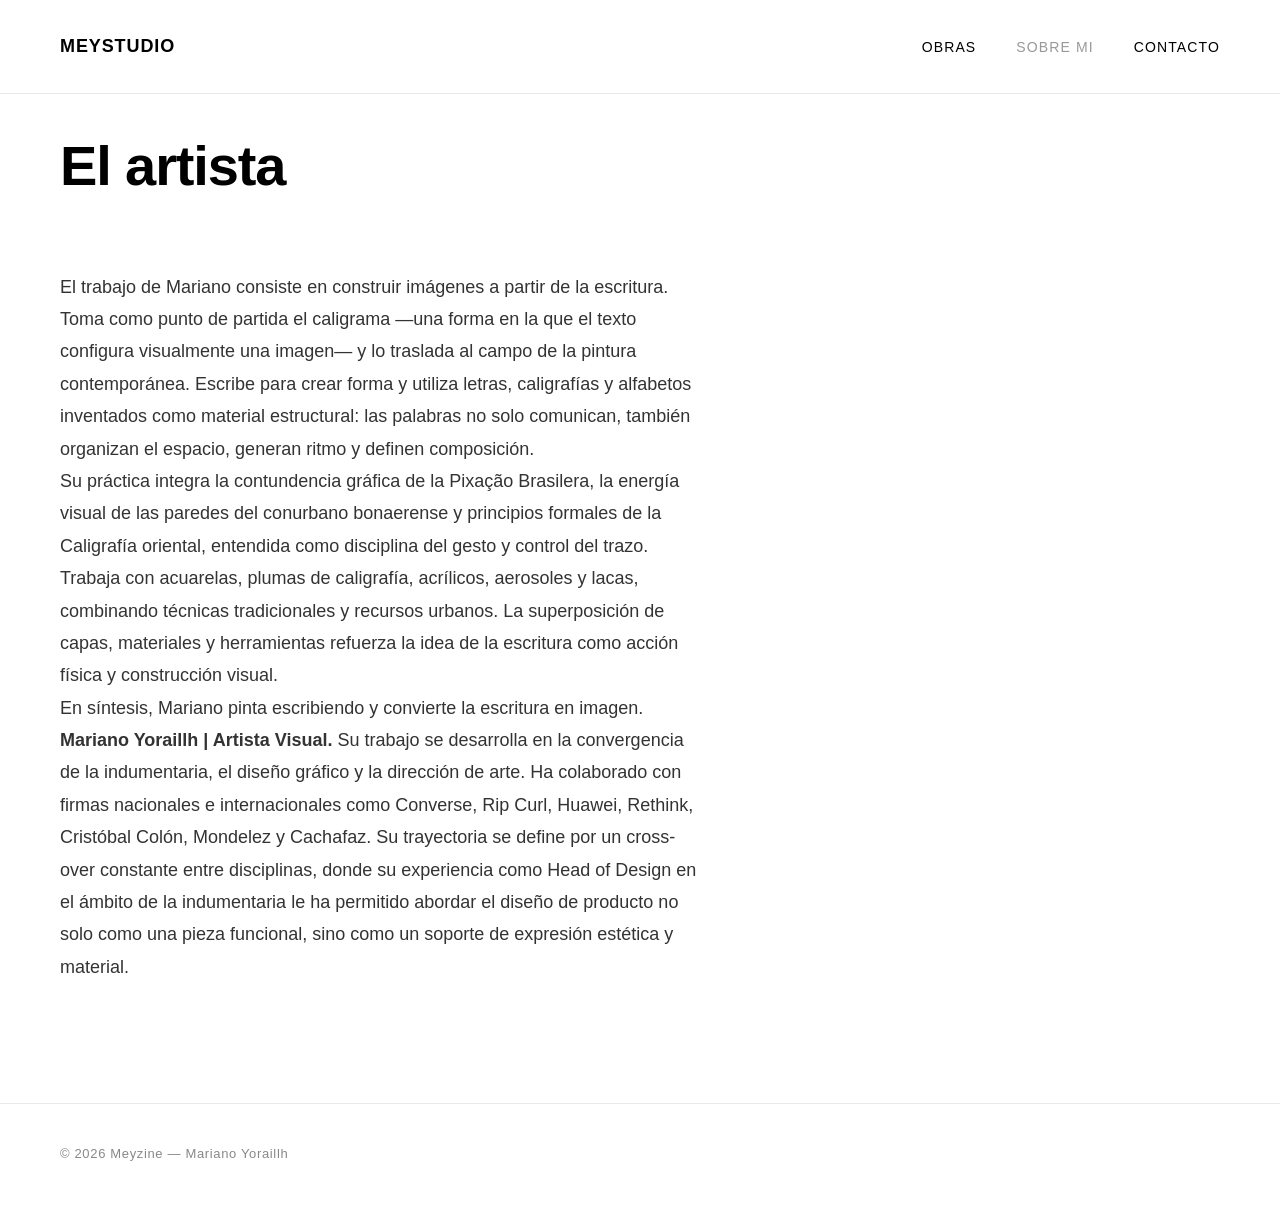
==== about.html @ f6c527ae "Actualización desde Claude Code" ====
<!DOCTYPE html>
<html lang="es">
<head>
  <meta charset="UTF-8" />
  <meta name="viewport" content="width=device-width, initial-scale=1.0" />
  <title>Sobre mí — Meyzine</title>
  <link rel="stylesheet" href="style.css" />
</head>
<body>

  <div id="nav-container"></div>

  <!-- SOBRE EL ARTISTA -->
  <section class="about-section page-content">
    <div class="about-content">
      <h2 class="section-title">El artista</h2>
      <p class="about-text">
        El trabajo de Mariano consiste en construir imágenes a partir de la escritura. Toma como punto de partida el caligrama —una forma en la que el texto configura visualmente una imagen— y lo traslada al campo de la pintura contemporánea. Escribe para crear forma y utiliza letras, caligrafías y alfabetos inventados como material estructural: las palabras no solo comunican, también organizan el espacio, generan ritmo y definen composición.
      </p>
      <p class="about-text">
        Su práctica integra la contundencia gráfica de la Pixação Brasilera, la energía visual de las paredes del conurbano bonaerense y principios formales de la Caligrafía oriental, entendida como disciplina del gesto y control del trazo.
      </p>
      <p class="about-text">
        Trabaja con acuarelas, plumas de caligrafía, acrílicos, aerosoles y lacas, combinando técnicas tradicionales y recursos urbanos. La superposición de capas, materiales y herramientas refuerza la idea de la escritura como acción física y construcción visual.
      </p>
      <p class="about-text">
        En síntesis, Mariano pinta escribiendo y convierte la escritura en imagen.
      </p>
      <p class="about-text">
        <strong>Mariano Yoraillh | Artista Visual.</strong> Su trabajo se desarrolla en la convergencia de la indumentaria, el diseño gráfico y la dirección de arte. Ha colaborado con firmas nacionales e internacionales como Converse, Rip Curl, Huawei, Rethink, Cristóbal Colón, Mondelez y Cachafaz. Su trayectoria se define por un cross-over constante entre disciplinas, donde su experiencia como Head of Design en el ámbito de la indumentaria le ha permitido abordar el diseño de producto no solo como una pieza funcional, sino como un soporte de expresión estética y material.
      </p>
    </div>
  </section>

  <div id="footer-container"></div>

  <script src="scripts/components.js"></script>
</body>
</html>
---- style.css ----
/* ============================
   VARIABLES CSS
   Colores y tipografías centralizados.
   Para cambiar el color del sitio, solo editas aquí.
   ============================ */
:root {
  --color-bg: #ffffff;
  --color-text: #000000;
  --color-text-muted: #888888;
  --color-border: #e8e8e8;
  --font-main: 'Helvetica Neue', Helvetica, Arial, sans-serif;
  --space-section: 120px;
}

/* ============================
   RESET Y BASE
   Elimina estilos por defecto del navegador.
   ============================ */
*, *::before, *::after {
  box-sizing: border-box;
  margin: 0;
  padding: 0;
}

html {
  scroll-behavior: smooth; /* navegación suave al hacer click en links */
}

body {
  background-color: var(--color-bg);
  color: var(--color-text);
  font-family: var(--font-main);
  font-size: 16px;
  line-height: 1.6;
  -webkit-font-smoothing: antialiased;
}

/* ============================
   NAVEGACIÓN
   ============================ */
.nav {
  display: flex;
  justify-content: space-between;
  align-items: center;
  padding: 32px 60px;
  position: fixed;       /* queda fija arriba al hacer scroll */
  top: 0;
  left: 0;
  right: 0;
  background-color: var(--color-bg);
  z-index: 100;
  border-bottom: 1px solid var(--color-border);
}

.nav-logo {
  font-size: 18px;
  font-weight: 700;
  letter-spacing: 0.05em;
  text-transform: uppercase;
  text-decoration: none;
  color: var(--color-text);
}

.nav-logo:hover {
  opacity: 0.4;
}

.nav-links {
  list-style: none;
  display: flex;
  gap: 40px;
}

.nav-links a {
  text-decoration: none;
  color: var(--color-text);
  font-size: 14px;
  letter-spacing: 0.08em;
  text-transform: uppercase;
  transition: opacity 0.2s;
}

.nav-links a:hover {
  opacity: 0.4;
}

/* Link activo: página en la que estás actualmente */
.nav-links a.active {
  opacity: 0.4;
}

/* Espaciado superior para páginas internas (compensa el nav fijo) */
.page-content {
  padding-top: calc(var(--space-section) + 80px);
}

/* ============================
   HERO
   Primera sección que ve el usuario.
   ============================ */
.hero {
  padding-top: 180px; /* espacio para que no tape la nav fija */
  padding-bottom: 40px;
  padding-left: 60px;
  padding-right: 60px;
  min-height: 100vh;
  display: flex;
  flex-direction: column;
  justify-content: center;
}

.hero-label {
  font-size: 13px;
  letter-spacing: 0.15em;
  text-transform: uppercase;
  color: var(--color-text-muted);
  margin-bottom: 24px;
}

.hero-title {
  font-size: clamp(72px, 12vw, 160px); /* tamaño flexible según pantalla */
  font-weight: 700;
  line-height: 0.9;
  letter-spacing: -0.03em;
  margin-bottom: 32px;
}

.hero-artist {
  font-size: clamp(18px, 2.5vw, 28px);
  font-weight: 300;
  letter-spacing: 0.02em;
  margin-bottom: 20px;
}

.hero-phrase {
  font-size: 16px;
  color: var(--color-text-muted);
  font-style: italic;
  max-width: 400px;
}

/* ============================
   TÍTULOS DE SECCIÓN
   ============================ */
.section-title {
  font-size: clamp(32px, 5vw, 56px);
  font-weight: 700;
  letter-spacing: -0.02em;
  margin-bottom: 60px;
}

/* ============================
   GALERÍA DE OBRAS
   CSS Grid crea el layout en columnas automáticamente.
   ============================ */
.gallery-section {
  padding: 40px 60px;
  border-top: 1px solid var(--color-border);
}

.gallery-grid {
  display: grid;
  /* auto-fill: crea tantas columnas como quepan
     minmax(300px, 1fr): cada columna mínimo 300px, máximo igualadas */
  grid-template-columns: repeat(auto-fill, minmax(300px, 1fr));
  gap: 48px;
}

/* Cada tarjeta de obra */
.artwork-card {
  cursor: pointer;
}

.artwork-image-wrapper {
  width: 100%;
  aspect-ratio: 4 / 5; /* proporción vertical, típica de cuadros */
  overflow: hidden;
  background-color: var(--color-border); /* placeholder gris si no hay imagen */
  margin-bottom: 16px;
}

.artwork-image-wrapper img {
  width: 100%;
  height: 100%;
  object-fit: cover; /* la imagen llena el espacio sin deformarse */
  transition: transform 0.4s ease;
}

.artwork-card:hover .artwork-image-wrapper img {
  transform: scale(1.03); /* zoom suave al pasar el mouse */
}

.artwork-name {
  font-size: 17px;
  font-weight: 500;
  margin-bottom: 6px;
}

.artwork-description {
  font-size: 14px;
  color: var(--color-text-muted);
  line-height: 1.5;
}

/* ============================
   SECCIÓN SOBRE EL ARTISTA
   ============================ */
.about-section {
  padding: var(--space-section) 60px;
  border-top: 1px solid var(--color-border);
}

.about-content {
  max-width: 640px; /* limita el ancho para mejor lectura */
}

.about-text {
  font-size: 18px;
  line-height: 1.8;
  color: #333333;
}

/* ============================
   SECCIÓN CONTACTO
   ============================ */
.contact-section {
  padding: var(--space-section) 60px;
  border-top: 1px solid var(--color-border);
}

/* Fila con los tres bloques de info */
.contact-grid {
  display: flex;
  gap: 80px;
  margin-bottom: 60px;
  flex-wrap: wrap; /* se apilan en mobile */
}

.contact-block {
  display: flex;
  flex-direction: column;
  gap: 8px;
}

/* Etiqueta: EMAIL, ESTUDIO, INSTAGRAM */
.contact-label {
  font-size: 11px;
  letter-spacing: 0.15em;
  text-transform: uppercase;
  color: var(--color-text-muted);
}

/* Valor de contacto */
.contact-value {
  font-size: 17px;
  color: var(--color-text);
  text-decoration: none;
  line-height: 1.5;
}

.contact-value:hover {
  opacity: 0.5;
}

/* Contenedor del mapa */
.contact-map {
  width: 100%;
  overflow: hidden;
  border: 1px solid var(--color-border);
}

/* ============================
   FOOTER
   ============================ */
.footer {
  padding: 40px 60px;
  border-top: 1px solid var(--color-border);
  font-size: 13px;
  color: var(--color-text-muted);
  letter-spacing: 0.05em;
}

/* ============================
   RESPONSIVE — MOBILE
   Se aplica cuando la pantalla es menor a 768px.
   ============================ */
@media (max-width: 768px) {
  .nav {
    padding: 24px 24px;
  }

  .nav-links {
    gap: 24px;
  }

  .hero {
    padding-left: 24px;
    padding-right: 24px;
    padding-top: 140px;
  }

  .gallery-section,
  .about-section,
  .contact-section {
    padding-left: 24px;
    padding-right: 24px;
  }

  .contact-grid {
    gap: 40px;
  }

  .gallery-grid {
    grid-template-columns: repeat(auto-fill, minmax(240px, 1fr));
    gap: 32px;
  }

  .footer {
    padding: 32px 24px;
  }
}
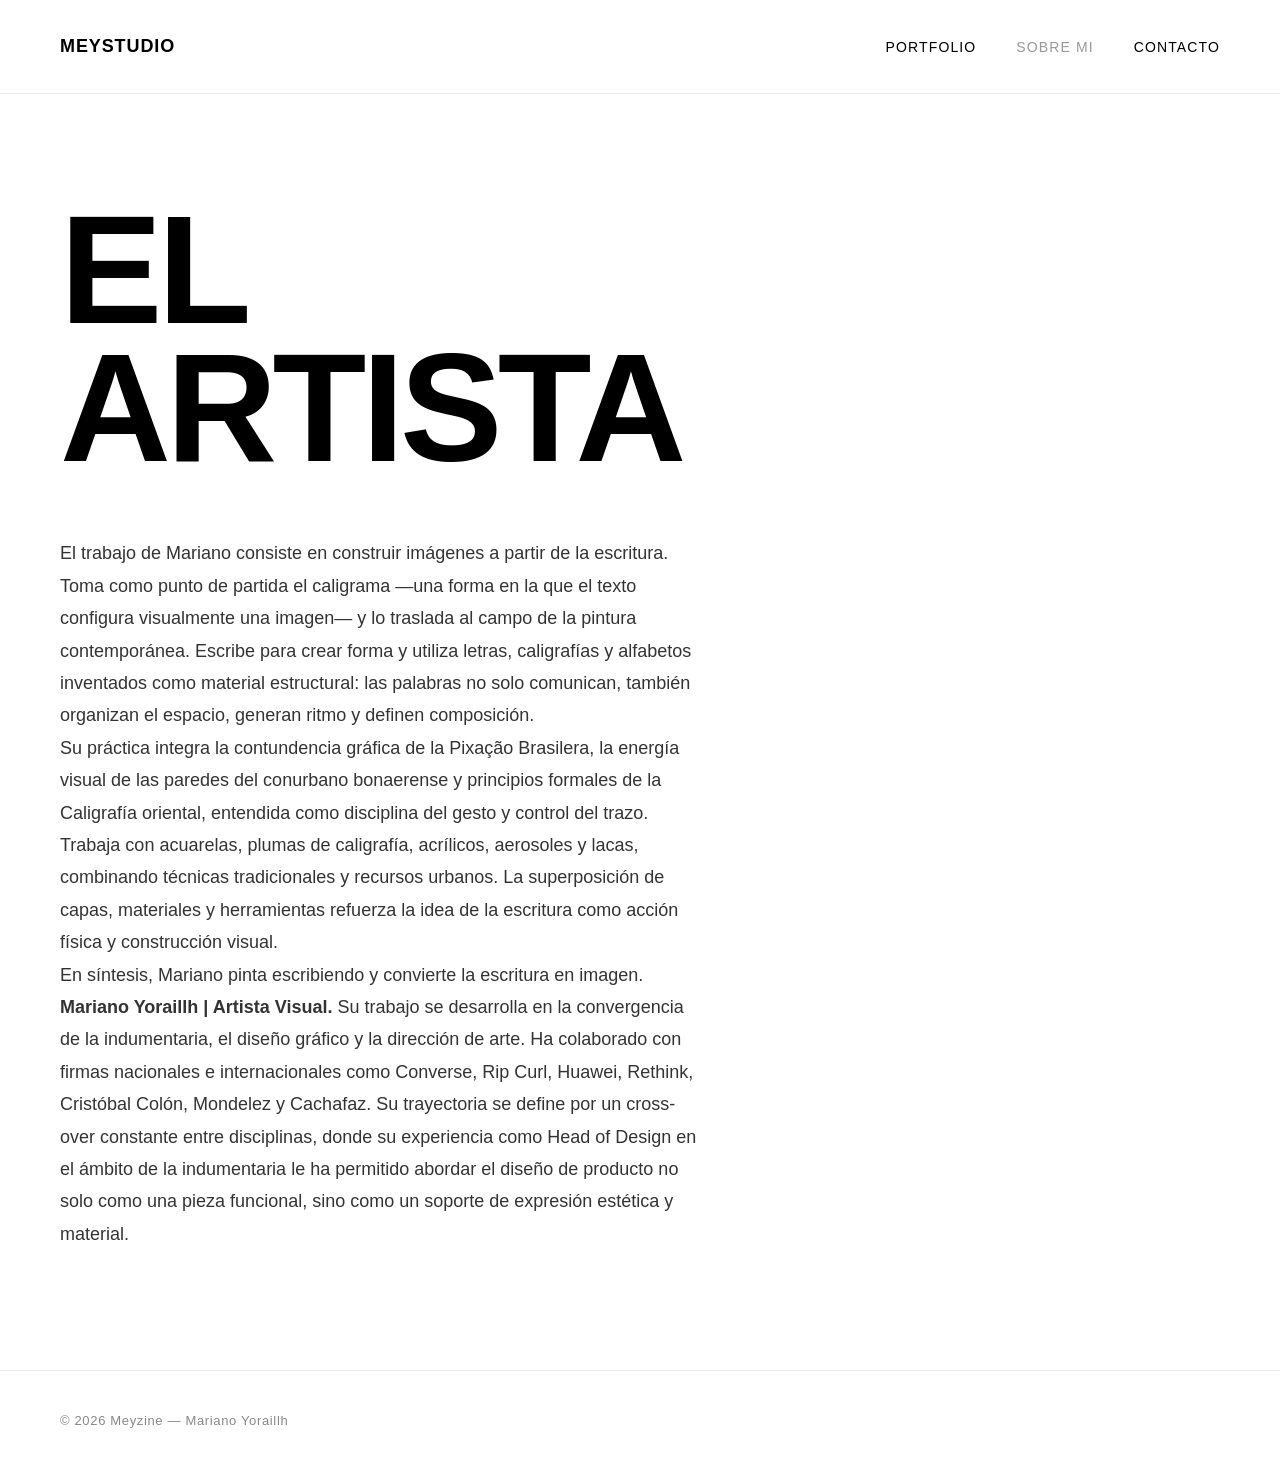
==== commit 3c4d8227: "Actualización desde Claude Code" ====
--- a/about.html
+++ b/about.html
@@ -3,7 +3,7 @@
 <head>
   <meta charset="UTF-8" />
   <meta name="viewport" content="width=device-width, initial-scale=1.0" />
-  <title>Sobre mí — Meyzine</title>
+  <title>Sobre mí — Meystudio</title>
   <link rel="stylesheet" href="style.css" />
 </head>
 <body>
@@ -13,7 +13,7 @@
   <!-- SOBRE EL ARTISTA -->
   <section class="about-section page-content">
     <div class="about-content">
-      <h2 class="section-title">El artista</h2>
+      <h2 class="page-title">El artista</h2>
       <p class="about-text">
         El trabajo de Mariano consiste en construir imágenes a partir de la escritura. Toma como punto de partida el caligrama —una forma en la que el texto configura visualmente una imagen— y lo traslada al campo de la pintura contemporánea. Escribe para crear forma y utiliza letras, caligrafías y alfabetos inventados como material estructural: las palabras no solo comunican, también organizan el espacio, generan ritmo y definen composición.
       </p>
--- a/style.css
+++ b/style.css
@@ -89,11 +89,6 @@
   opacity: 0.4;
 }
 
-/* Espaciado superior para páginas internas (compensa el nav fijo) */
-.page-content {
-  padding-top: calc(var(--space-section) + 80px);
-}
-
 /* ============================
    HERO
    Primera sección que ve el usuario.
@@ -140,6 +135,20 @@
 }
 
 /* ============================
+   TÍTULO PRINCIPAL DE PÁGINA
+   Mismo estilo que .hero-title ("HOLA!").
+   Se usa en los h2 de Portfolio, Sobre mí y Contacto.
+   ============================ */
+.page-title {
+  font-size: clamp(72px, 12vw, 160px);
+  font-weight: 700;
+  line-height: 0.9;
+  letter-spacing: -0.03em;
+  text-transform: uppercase;
+  margin-bottom: 60px;
+}
+
+/* ============================
    TÍTULOS DE SECCIÓN
    ============================ */
 .section-title {
@@ -270,6 +279,15 @@
 }
 
 /* ============================
+   PÁGINAS INTERNAS
+   Compensa el nav fijo para que el título no quede cortado.
+   Esta regla va al final para ganar sobre los padding de cada sección.
+   ============================ */
+.page-content {
+  padding-top: calc(var(--space-section) + 80px);
+}
+
+/* ============================
    FOOTER
    ============================ */
 .footer {
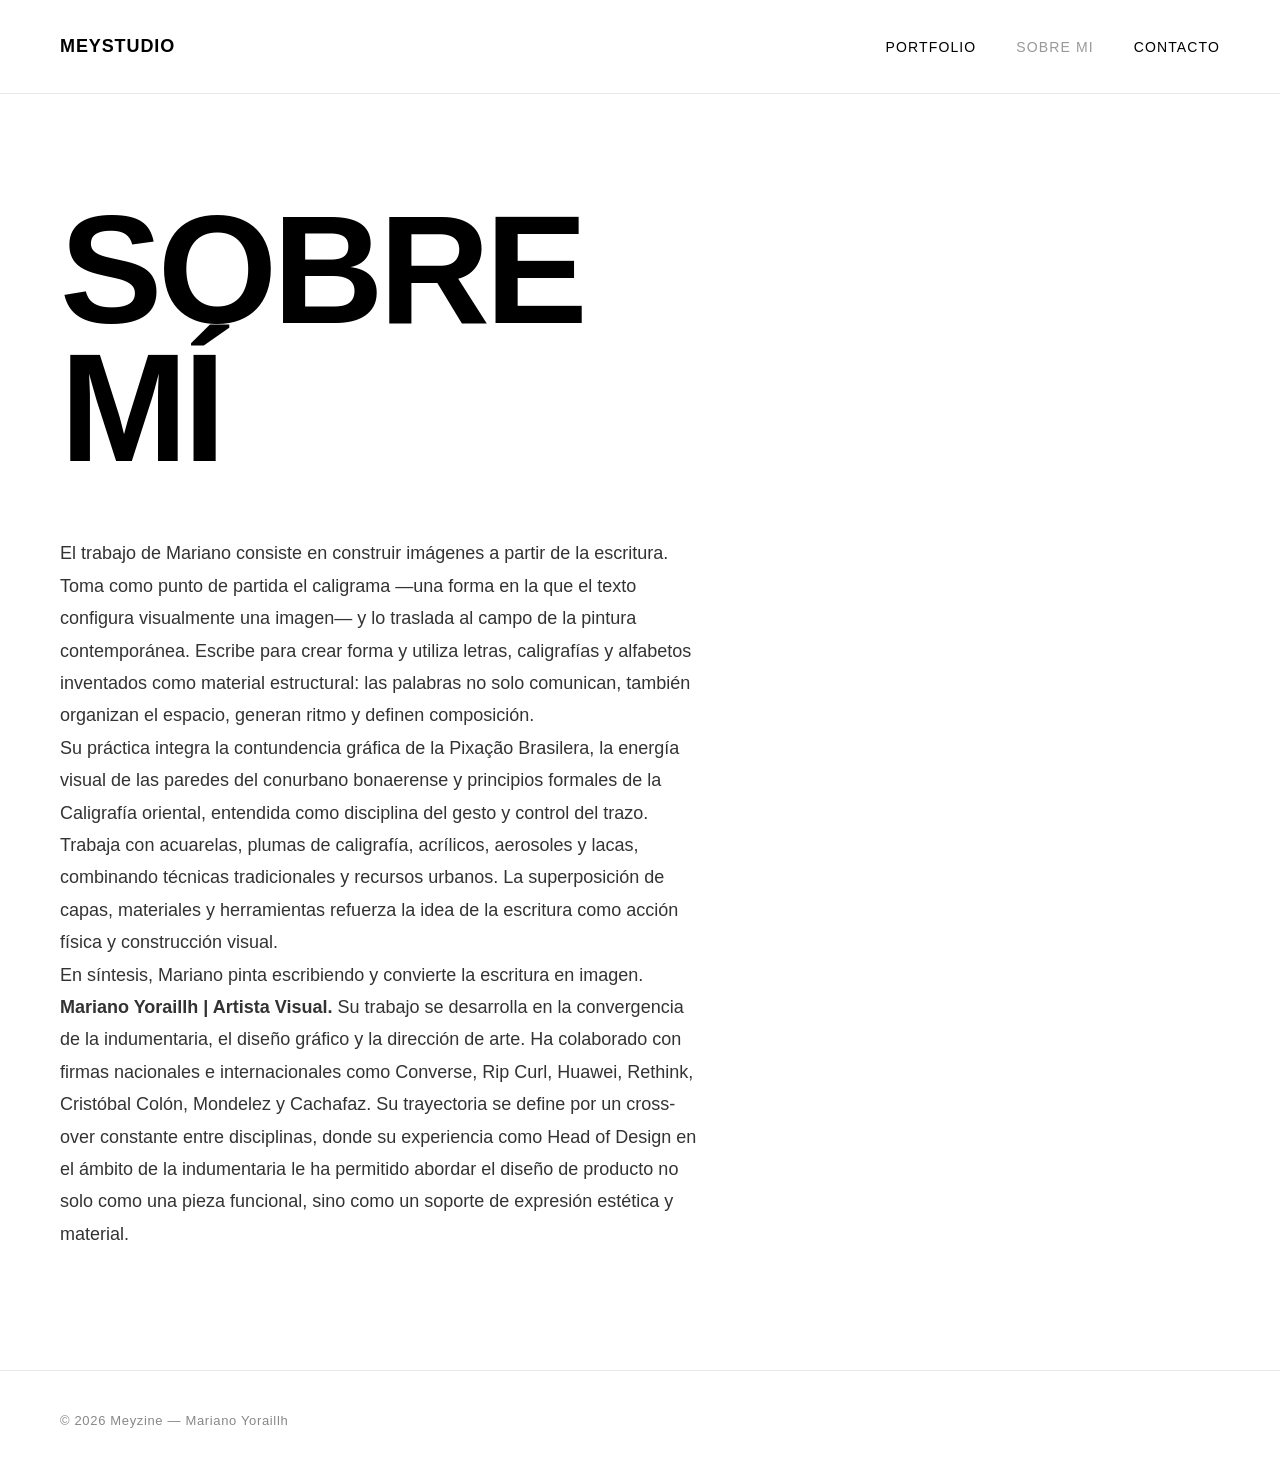
==== commit 81f8b7c4: "Actualización desde Claude Code" ====
--- a/about.html
+++ b/about.html
@@ -13,7 +13,7 @@
   <!-- SOBRE EL ARTISTA -->
   <section class="about-section page-content">
     <div class="about-content">
-      <h2 class="page-title">El artista</h2>
+      <h2 class="page-title">Sobre mí</h2>
       <p class="about-text">
         El trabajo de Mariano consiste en construir imágenes a partir de la escritura. Toma como punto de partida el caligrama —una forma en la que el texto configura visualmente una imagen— y lo traslada al campo de la pintura contemporánea. Escribe para crear forma y utiliza letras, caligrafías y alfabetos inventados como material estructural: las palabras no solo comunican, también organizan el espacio, generan ritmo y definen composición.
       </p>
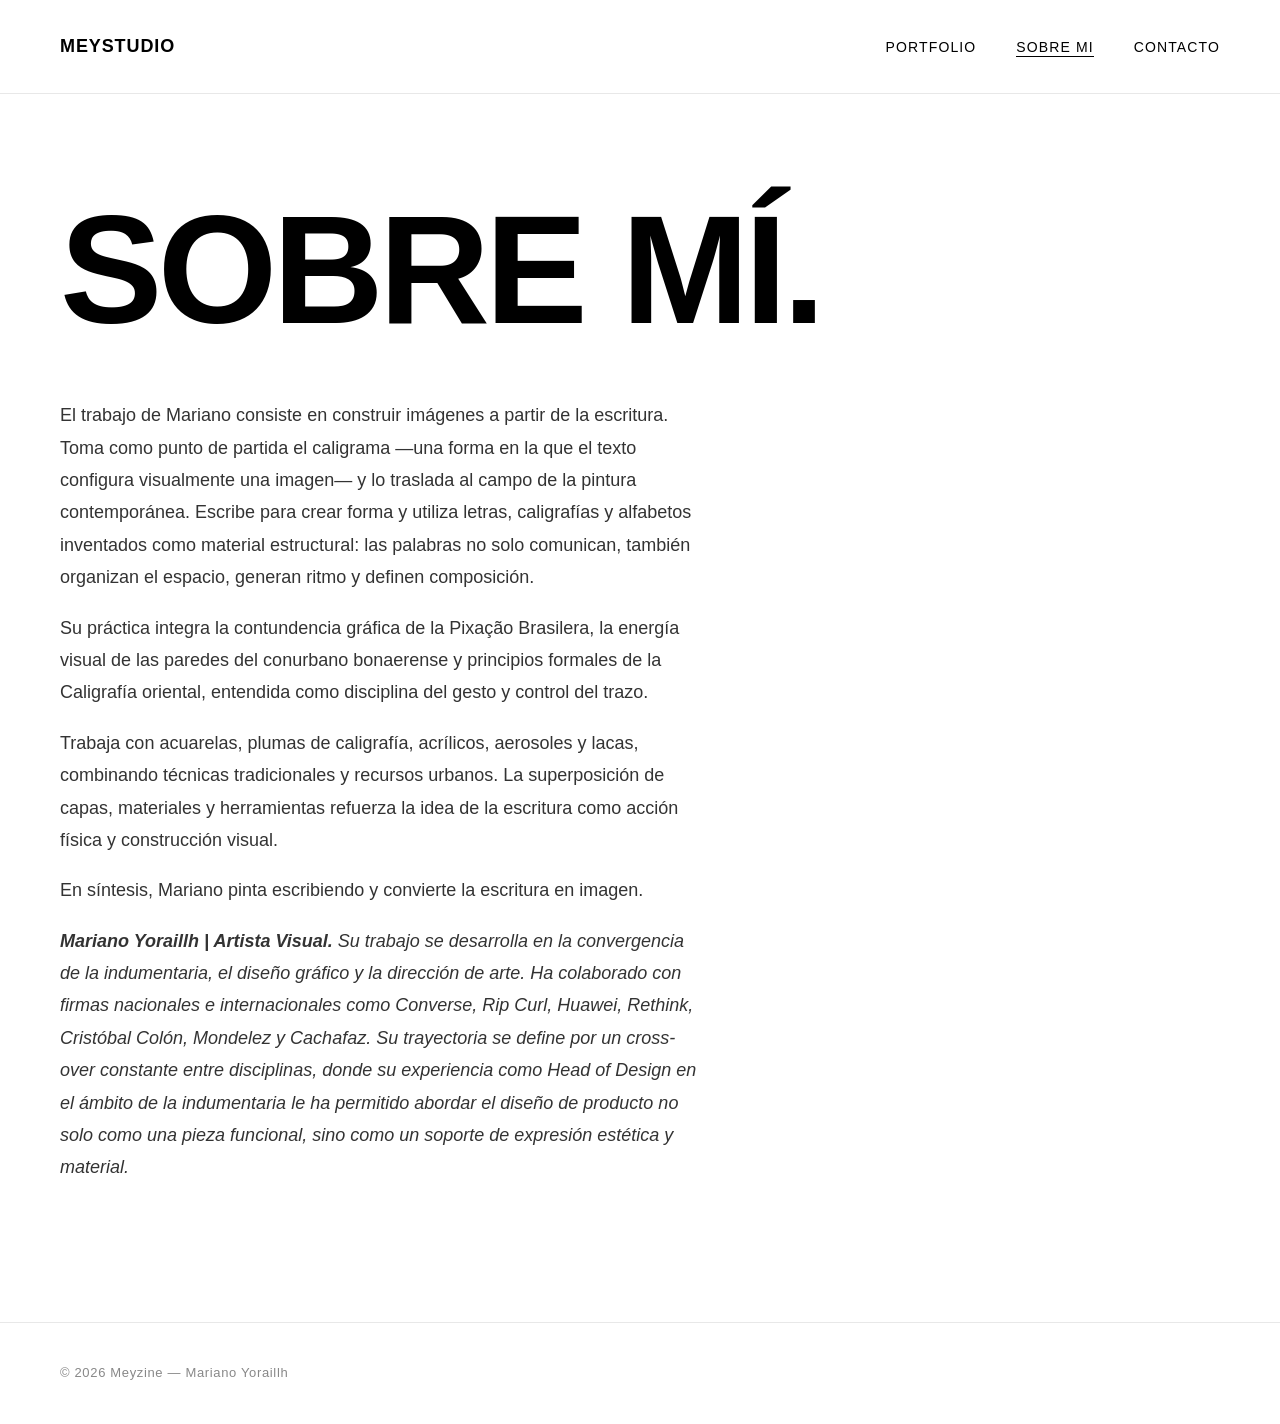
==== commit ee8451ef: "Actualización desde Claude Code" ====
--- a/about.html
+++ b/about.html
@@ -13,7 +13,7 @@
   <!-- SOBRE EL ARTISTA -->
   <section class="about-section page-content">
     <div class="about-content">
-      <h2 class="page-title">Sobre mí</h2>
+      <h2 class="page-title">Sobre mí.</h2>
       <p class="about-text">
         El trabajo de Mariano consiste en construir imágenes a partir de la escritura. Toma como punto de partida el caligrama —una forma en la que el texto configura visualmente una imagen— y lo traslada al campo de la pintura contemporánea. Escribe para crear forma y utiliza letras, caligrafías y alfabetos inventados como material estructural: las palabras no solo comunican, también organizan el espacio, generan ritmo y definen composición.
       </p>
@@ -26,7 +26,7 @@
       <p class="about-text">
         En síntesis, Mariano pinta escribiendo y convierte la escritura en imagen.
       </p>
-      <p class="about-text">
+      <p class="about-text" style="font-style: italic;">
         <strong>Mariano Yoraillh | Artista Visual.</strong> Su trabajo se desarrolla en la convergencia de la indumentaria, el diseño gráfico y la dirección de arte. Ha colaborado con firmas nacionales e internacionales como Converse, Rip Curl, Huawei, Rethink, Cristóbal Colón, Mondelez y Cachafaz. Su trayectoria se define por un cross-over constante entre disciplinas, donde su experiencia como Head of Design en el ámbito de la indumentaria le ha permitido abordar el diseño de producto no solo como una pieza funcional, sino como un soporte de expresión estética y material.
       </p>
     </div>
--- a/style.css
+++ b/style.css
@@ -77,16 +77,31 @@
   font-size: 14px;
   letter-spacing: 0.08em;
   text-transform: uppercase;
-  transition: opacity 0.2s;
-}
-
-.nav-links a:hover {
-  opacity: 0.4;
-}
-
-/* Link activo: página en la que estás actualmente */
-.nav-links a.active {
-  opacity: 0.4;
+
+  /* La línea se construye con ::after, necesitamos position relative */
+  position: relative;
+  padding-bottom: 2px;
+}
+
+/* Línea debajo del link: empieza con ancho 0 y crece al hacer hover */
+.nav-links a::after {
+  content: '';
+  position: absolute;
+  bottom: 0;
+  left: 0;
+  width: 0;
+  height: 1px;
+  background-color: var(--color-text);
+  transition: width 0.3s ease;
+}
+
+.nav-links a:hover::after {
+  width: 100%; /* la línea se expande de izquierda a derecha */
+}
+
+/* Link activo: la línea aparece siempre visible */
+.nav-links a.active::after {
+  width: 100%;
 }
 
 /* ============================
@@ -135,6 +150,40 @@
 }
 
 /* ============================
+   VIDEO HERO
+   Video vertical centrado debajo del título.
+   ============================ */
+.hero-video-wrapper {
+  /* Centra el video horizontalmente dentro del hero */
+  display: flex;
+  justify-content: center;
+  margin-top: 60px;
+}
+
+.hero-video {
+  width: 320px;           /* ancho fijo: portrait elegante */
+  aspect-ratio: 9 / 16;  /* proporción vertical estándar  */
+  object-fit: cover;
+  border-radius: 4px;     /* bordes sutilmente redondeados */
+  display: block;
+
+  /* Transición para el efecto hover */
+  transition: transform 0.4s ease, filter 0.4s ease;
+}
+
+/* Efecto al pasar el mouse: leve zoom + ligero aumento de brillo */
+.hero-video:hover {
+  transform: scale(1.03);
+  filter: brightness(1.08);
+}
+
+@media (max-width: 768px) {
+  .hero-video {
+    width: 80vw; /* en mobile ocupa el 80% del ancho de pantalla */
+  }
+}
+
+/* ============================
    TÍTULO PRINCIPAL DE PÁGINA
    Mismo estilo que .hero-title ("HOLA!").
    Se usa en los h2 de Portfolio, Sobre mí y Contacto.
@@ -146,6 +195,7 @@
   letter-spacing: -0.03em;
   text-transform: uppercase;
   margin-bottom: 60px;
+  white-space: nowrap;
 }
 
 /* ============================
@@ -227,6 +277,7 @@
   font-size: 18px;
   line-height: 1.8;
   color: #333333;
+  margin-bottom: 1em;
 }
 
 /* ============================
@@ -279,6 +330,129 @@
 }
 
 /* ============================
+   SECCIÓN MEYZINE (newsletter)
+   ============================ */
+.form-section {
+  padding: var(--space-section) 60px;
+  border-top: 1px solid var(--color-border);
+  text-align: center; /* centra todo el contenido */
+}
+
+/* Título MEYZINE: más pequeño que .page-title pero grande e impactante */
+.meyzine-title {
+  font-size: clamp(36px, 6vw, 72px);
+  font-weight: 700;
+  letter-spacing: -0.02em;
+  text-transform: uppercase;
+  margin-bottom: 16px;
+}
+
+/* Subtítulo descriptivo */
+.meyzine-subtitle {
+  font-size: 13px;
+  letter-spacing: 0.15em;
+  text-transform: uppercase;
+  color: var(--color-text-muted);
+  margin-bottom: 48px;
+}
+
+.contact-form {
+  display: flex;
+  flex-direction: column;
+  align-items: center;
+  gap: 16px;
+}
+
+/* Input y botón en la misma fila */
+.newsletter-row {
+  display: flex;
+  gap: 0; /* sin espacio: el borde los une visualmente */
+  width: 100%;
+  max-width: 480px;
+}
+
+/* Input de email: caja clara con borde visible */
+.newsletter-input {
+  flex: 1; /* ocupa todo el espacio disponible */
+  background: #f5f5f5;
+  border: 1px solid var(--color-border);
+  border-right: none; /* el botón toca el input sin doble borde */
+  padding: 14px 20px;
+  font-family: var(--font-main);
+  font-size: 15px;
+  color: var(--color-text);
+  outline: none;
+  transition: border-color 0.2s;
+}
+
+.newsletter-input:focus {
+  border-color: var(--color-text);
+}
+
+.newsletter-input::placeholder {
+  color: var(--color-text-muted);
+}
+
+/* Botón enviar */
+.form-button {
+  background: var(--color-text);
+  color: var(--color-bg);
+  border: 1px solid var(--color-text);
+  padding: 14px 32px;
+  font-family: var(--font-main);
+  font-size: 13px;
+  letter-spacing: 0.1em;
+  text-transform: uppercase;
+  cursor: pointer;
+  transition: opacity 0.2s;
+  white-space: nowrap;
+}
+
+.form-button:hover {
+  opacity: 0.7;
+}
+
+.form-button:disabled {
+  opacity: 0.4;
+  cursor: not-allowed;
+}
+
+/* Mensaje de estado: éxito o error */
+.form-status {
+  font-size: 14px;
+  min-height: 20px;
+}
+
+.form-status--success {
+  color: #2a7a2a;
+}
+
+.form-status--error {
+  color: #cc0000;
+}
+
+/* Responsive: en mobile se apilan input y botón */
+@media (max-width: 768px) {
+  .form-section {
+    padding-left: 24px;
+    padding-right: 24px;
+  }
+
+  .newsletter-row {
+    flex-direction: column;
+  }
+
+  .newsletter-input {
+    border-right: 1px solid var(--color-border);
+    border-bottom: none;
+  }
+
+  .form-button {
+    width: 100%;
+  }
+}
+
+/* ============================
    PÁGINAS INTERNAS
    Compensa el nav fijo para que el título no quede cortado.
    Esta regla va al final para ganar sobre los padding de cada sección.
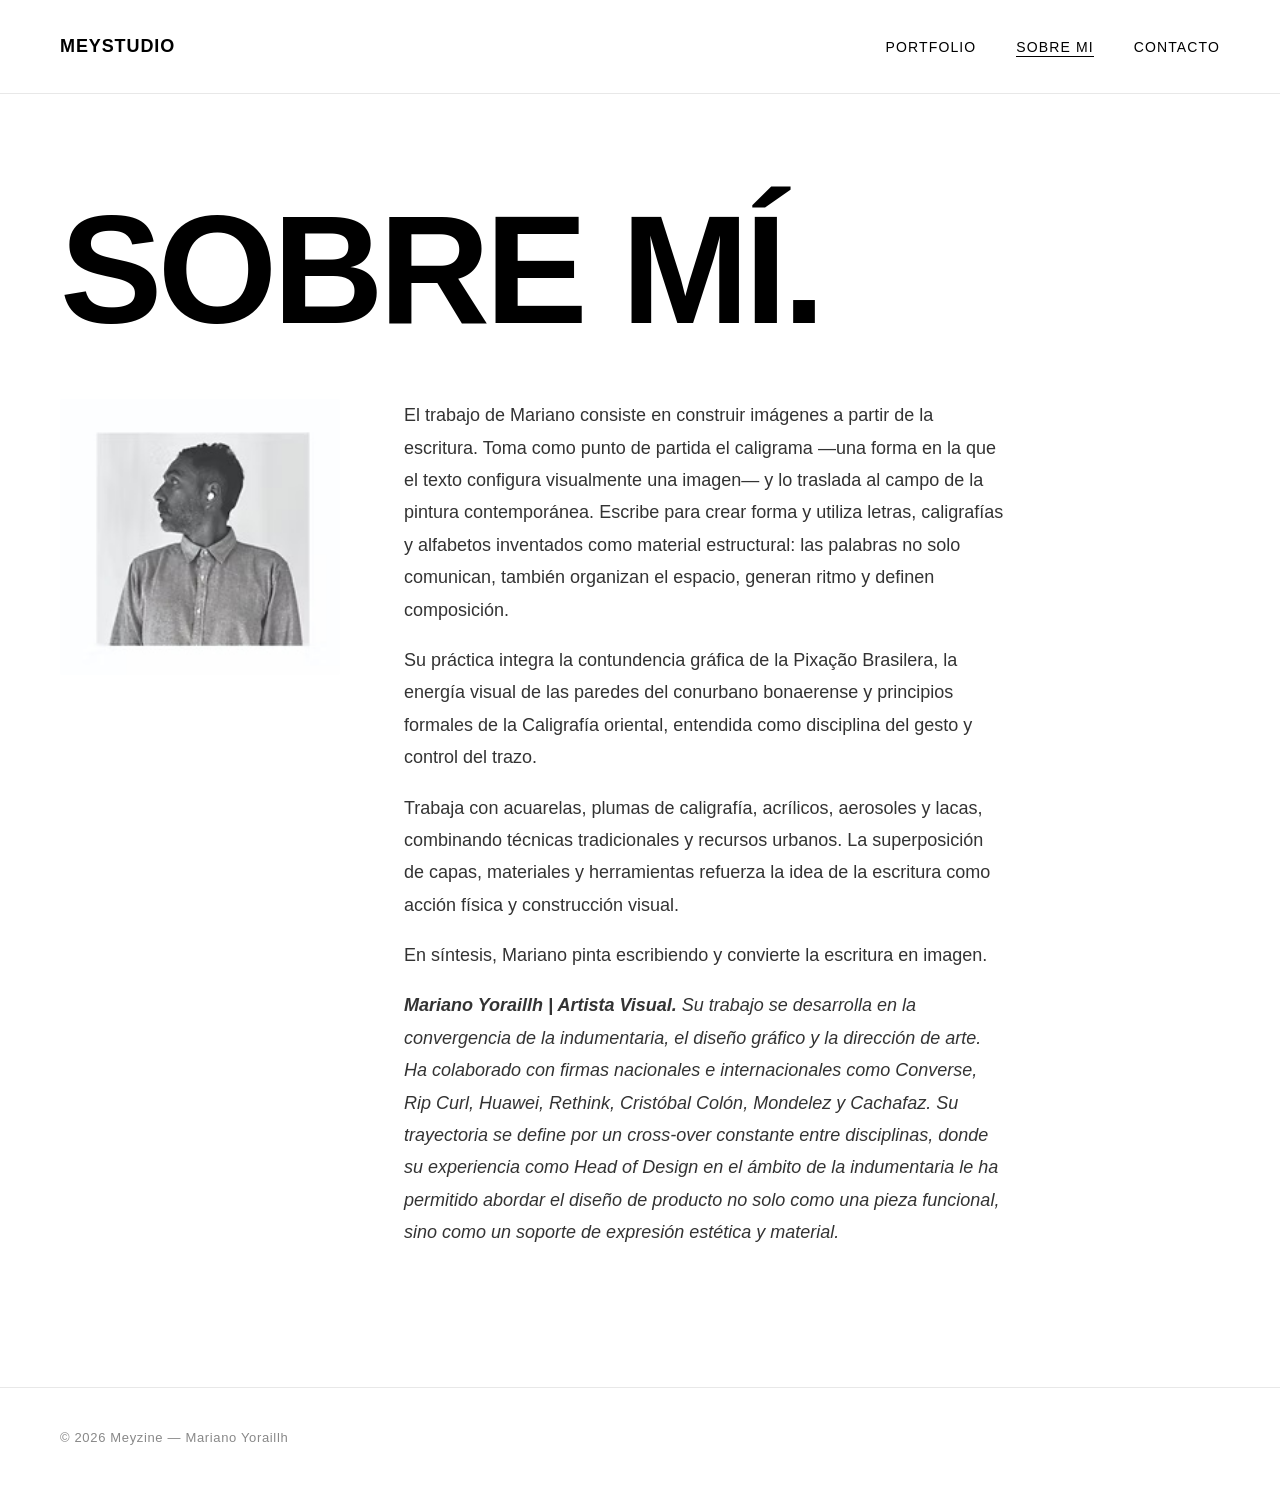
==== commit addaa7d5: "Actualización desde Claude Code" ====
--- a/about.html
+++ b/about.html
@@ -12,23 +12,40 @@
 
   <!-- SOBRE EL ARTISTA -->
   <section class="about-section page-content">
-    <div class="about-content">
-      <h2 class="page-title">Sobre mí.</h2>
-      <p class="about-text">
-        El trabajo de Mariano consiste en construir imágenes a partir de la escritura. Toma como punto de partida el caligrama —una forma en la que el texto configura visualmente una imagen— y lo traslada al campo de la pintura contemporánea. Escribe para crear forma y utiliza letras, caligrafías y alfabetos inventados como material estructural: las palabras no solo comunican, también organizan el espacio, generan ritmo y definen composición.
-      </p>
-      <p class="about-text">
-        Su práctica integra la contundencia gráfica de la Pixação Brasilera, la energía visual de las paredes del conurbano bonaerense y principios formales de la Caligrafía oriental, entendida como disciplina del gesto y control del trazo.
-      </p>
-      <p class="about-text">
-        Trabaja con acuarelas, plumas de caligrafía, acrílicos, aerosoles y lacas, combinando técnicas tradicionales y recursos urbanos. La superposición de capas, materiales y herramientas refuerza la idea de la escritura como acción física y construcción visual.
-      </p>
-      <p class="about-text">
-        En síntesis, Mariano pinta escribiendo y convierte la escritura en imagen.
-      </p>
-      <p class="about-text" style="font-style: italic;">
-        <strong>Mariano Yoraillh | Artista Visual.</strong> Su trabajo se desarrolla en la convergencia de la indumentaria, el diseño gráfico y la dirección de arte. Ha colaborado con firmas nacionales e internacionales como Converse, Rip Curl, Huawei, Rethink, Cristóbal Colón, Mondelez y Cachafaz. Su trayectoria se define por un cross-over constante entre disciplinas, donde su experiencia como Head of Design en el ámbito de la indumentaria le ha permitido abordar el diseño de producto no solo como una pieza funcional, sino como un soporte de expresión estética y material.
-      </p>
+
+    <h2 class="page-title">Sobre mí.</h2>
+
+    <!-- Dos columnas: imagen a la izquierda, texto a la derecha -->
+    <div class="about-layout">
+
+      <!-- COLUMNA IZQUIERDA: foto -->
+      <div class="about-image-col">
+        <img
+          src="Assets/images/Foto Yoraillh.jpg"
+          alt="Mariano Yoraillh"
+          class="about-photo"
+        />
+      </div>
+
+      <!-- COLUMNA DERECHA: texto -->
+      <div class="about-content">
+        <p class="about-text">
+          El trabajo de Mariano consiste en construir imágenes a partir de la escritura. Toma como punto de partida el caligrama —una forma en la que el texto configura visualmente una imagen— y lo traslada al campo de la pintura contemporánea. Escribe para crear forma y utiliza letras, caligrafías y alfabetos inventados como material estructural: las palabras no solo comunican, también organizan el espacio, generan ritmo y definen composición.
+        </p>
+        <p class="about-text">
+          Su práctica integra la contundencia gráfica de la Pixação Brasilera, la energía visual de las paredes del conurbano bonaerense y principios formales de la Caligrafía oriental, entendida como disciplina del gesto y control del trazo.
+        </p>
+        <p class="about-text">
+          Trabaja con acuarelas, plumas de caligrafía, acrílicos, aerosoles y lacas, combinando técnicas tradicionales y recursos urbanos. La superposición de capas, materiales y herramientas refuerza la idea de la escritura como acción física y construcción visual.
+        </p>
+        <p class="about-text">
+          En síntesis, Mariano pinta escribiendo y convierte la escritura en imagen.
+        </p>
+        <p class="about-text" style="font-style: italic;">
+          <strong>Mariano Yoraillh | Artista Visual.</strong> Su trabajo se desarrolla en la convergencia de la indumentaria, el diseño gráfico y la dirección de arte. Ha colaborado con firmas nacionales e internacionales como Converse, Rip Curl, Huawei, Rethink, Cristóbal Colón, Mondelez y Cachafaz. Su trayectoria se define por un cross-over constante entre disciplinas, donde su experiencia como Head of Design en el ámbito de la indumentaria le ha permitido abordar el diseño de producto no solo como una pieza funcional, sino como un soporte de expresión estética y material.
+        </p>
+      </div>
+
     </div>
   </section>
 
--- a/style.css
+++ b/style.css
@@ -209,8 +209,9 @@
 }
 
 /* ============================
-   GALERÍA DE OBRAS
-   CSS Grid crea el layout en columnas automáticamente.
+   GALERÍA DE OBRAS — LAYOUT FULLSCREEN
+   Cada obra ocupa el alto de la pantalla.
+   Texto a la izquierda, imagen a la derecha.
    ============================ */
 .gallery-section {
   padding: 40px 60px;
@@ -218,47 +219,180 @@
 }
 
 .gallery-grid {
+  display: flex;
+  flex-direction: column;
+}
+
+/* Bloque de una obra: ocupa toda la altura de la pantalla */
+.artwork-item {
+  min-height: 100vh;
   display: grid;
-  /* auto-fill: crea tantas columnas como quepan
-     minmax(300px, 1fr): cada columna mínimo 300px, máximo igualadas */
-  grid-template-columns: repeat(auto-fill, minmax(300px, 1fr));
+  grid-template-columns: 1fr 1fr; /* texto | imagen, mitad y mitad */
+  align-items: center;
+  gap: 80px;
+  border-bottom: 1px solid var(--color-border);
+  padding: 80px 0;
+
+  /* Estado inicial para la animación de scroll: invisible y desplazado */
+  opacity: 0;
+  transform: translateY(50px);
+  transition: opacity 0.7s ease, transform 0.7s ease;
+}
+
+/* Cuando el IntersectionObserver detecta que es visible, activa la animación */
+.artwork-item.visible {
+  opacity: 1;
+  transform: translateY(0);
+}
+
+/* LADO IZQUIERDO: información */
+.artwork-info {
+  display: flex;
+  flex-direction: column;
+  gap: 16px;
+}
+
+.artwork-number {
+  font-size: 12px;
+  letter-spacing: 0.2em;
+  color: var(--color-text-muted);
+}
+
+.artwork-name {
+  font-size: clamp(24px, 3vw, 40px);
+  font-weight: 700;
+  letter-spacing: -0.02em;
+  line-height: 1.1;
+  text-transform: uppercase;
+}
+
+.artwork-meta {
+  font-size: 15px;
+  color: var(--color-text-muted);
+}
+
+.artwork-year {
+  font-size: 13px;
+  letter-spacing: 0.1em;
+  color: var(--color-text-muted);
+}
+
+.artwork-dimensions {
+  font-size: 13px;
+  letter-spacing: 0.05em;
+  color: var(--color-text-muted);
+}
+
+/* Doble bloque de información: dos columnas lado a lado */
+.artwork-info-double {
+  display: flex;
   gap: 48px;
-}
-
-/* Cada tarjeta de obra */
-.artwork-card {
+  align-items: flex-start;
+}
+
+/* En mobile los dos bloques se apilan verticalmente */
+@media (max-width: 768px) {
+  .artwork-info-double {
+    flex-direction: column;
+    gap: 32px;
+  }
+}
+
+/* LADO DERECHO: imagen */
+.artwork-visual {
+  display: flex;
+  justify-content: center;
+  align-items: center;
+}
+
+.artwork-img {
+  max-height: 70vh;    /* no supera el 70% del alto de pantalla */
+  max-width: 100%;
+  width: auto;
+  object-fit: contain; /* respeta la proporción original */
+  cursor: zoom-in;
+  transition: transform 0.4s ease, filter 0.4s ease;
+  display: block;
+}
+
+.artwork-img:hover {
+  transform: scale(1.02);
+  filter: brightness(1.05);
+}
+
+/* ============================
+   LIGHTBOX
+   Overlay oscuro que muestra la imagen ampliada.
+   ============================ */
+.lightbox {
+  /* Oculto por defecto */
+  display: none;
+  position: fixed;
+  inset: 0; /* cubre toda la pantalla */
+  background: rgba(0, 0, 0, 0.92);
+  z-index: 1000;
+  justify-content: center;
+  align-items: center;
+  padding: 40px;
+}
+
+/* Se muestra cuando JS le agrega la clase .open */
+.lightbox.open {
+  display: flex;
+}
+
+.lightbox-img {
+  max-height: 90vh;
+  max-width: 90vw;
+  object-fit: contain;
+  border-radius: 2px;
+}
+
+.lightbox-close {
+  position: absolute;
+  top: 24px;
+  right: 32px;
+  background: none;
+  border: none;
+  color: #ffffff;
+  font-size: 36px;
+  line-height: 1;
   cursor: pointer;
-}
-
-.artwork-image-wrapper {
-  width: 100%;
-  aspect-ratio: 4 / 5; /* proporción vertical, típica de cuadros */
-  overflow: hidden;
-  background-color: var(--color-border); /* placeholder gris si no hay imagen */
-  margin-bottom: 16px;
-}
-
-.artwork-image-wrapper img {
-  width: 100%;
-  height: 100%;
-  object-fit: cover; /* la imagen llena el espacio sin deformarse */
-  transition: transform 0.4s ease;
-}
-
-.artwork-card:hover .artwork-image-wrapper img {
-  transform: scale(1.03); /* zoom suave al pasar el mouse */
-}
-
-.artwork-name {
-  font-size: 17px;
-  font-weight: 500;
-  margin-bottom: 6px;
-}
-
-.artwork-description {
-  font-size: 14px;
-  color: var(--color-text-muted);
-  line-height: 1.5;
+  opacity: 0.7;
+  transition: opacity 0.2s;
+}
+
+.lightbox-close:hover {
+  opacity: 1;
+}
+
+/* ============================
+   RESPONSIVE — obras en mobile
+   ============================ */
+@media (max-width: 768px) {
+  .gallery-section {
+    padding-left: 24px;
+    padding-right: 24px;
+  }
+
+  /* En mobile: imagen arriba, texto abajo */
+  .artwork-item {
+    grid-template-columns: 1fr;
+    grid-template-rows: auto auto;
+    min-height: auto;
+    padding: 60px 0;
+    gap: 32px;
+  }
+
+  .artwork-visual {
+    order: -1; /* imagen primero */
+  }
+
+  .artwork-img {
+    max-height: 60vw;
+    width: 100%;
+    object-fit: cover;
+  }
 }
 
 /* ============================
@@ -269,8 +403,29 @@
   border-top: 1px solid var(--color-border);
 }
 
+/* Dos columnas: imagen | texto */
+.about-layout {
+  display: grid;
+  grid-template-columns: 280px 1fr;
+  gap: 64px;
+  align-items: start;
+}
+
+/* Columna izquierda: foto */
+.about-image-col {
+  position: sticky;
+  top: 120px; /* se queda fija mientras scrolleás el texto */
+}
+
+.about-photo {
+  width: 100%;
+  display: block;
+  border-radius: 2px;
+}
+
+/* Columna derecha: texto */
 .about-content {
-  max-width: 640px; /* limita el ancho para mejor lectura */
+  max-width: 600px;
 }
 
 .about-text {
@@ -278,6 +433,22 @@
   line-height: 1.8;
   color: #333333;
   margin-bottom: 1em;
+}
+
+/* Responsive: en mobile la foto va arriba del texto */
+@media (max-width: 768px) {
+  .about-layout {
+    grid-template-columns: 1fr;
+    gap: 40px;
+  }
+
+  .about-image-col {
+    position: static; /* desactiva el sticky en mobile */
+  }
+
+  .about-photo {
+    max-width: 260px; /* no ocupa todo el ancho en mobile */
+  }
 }
 
 /* ============================
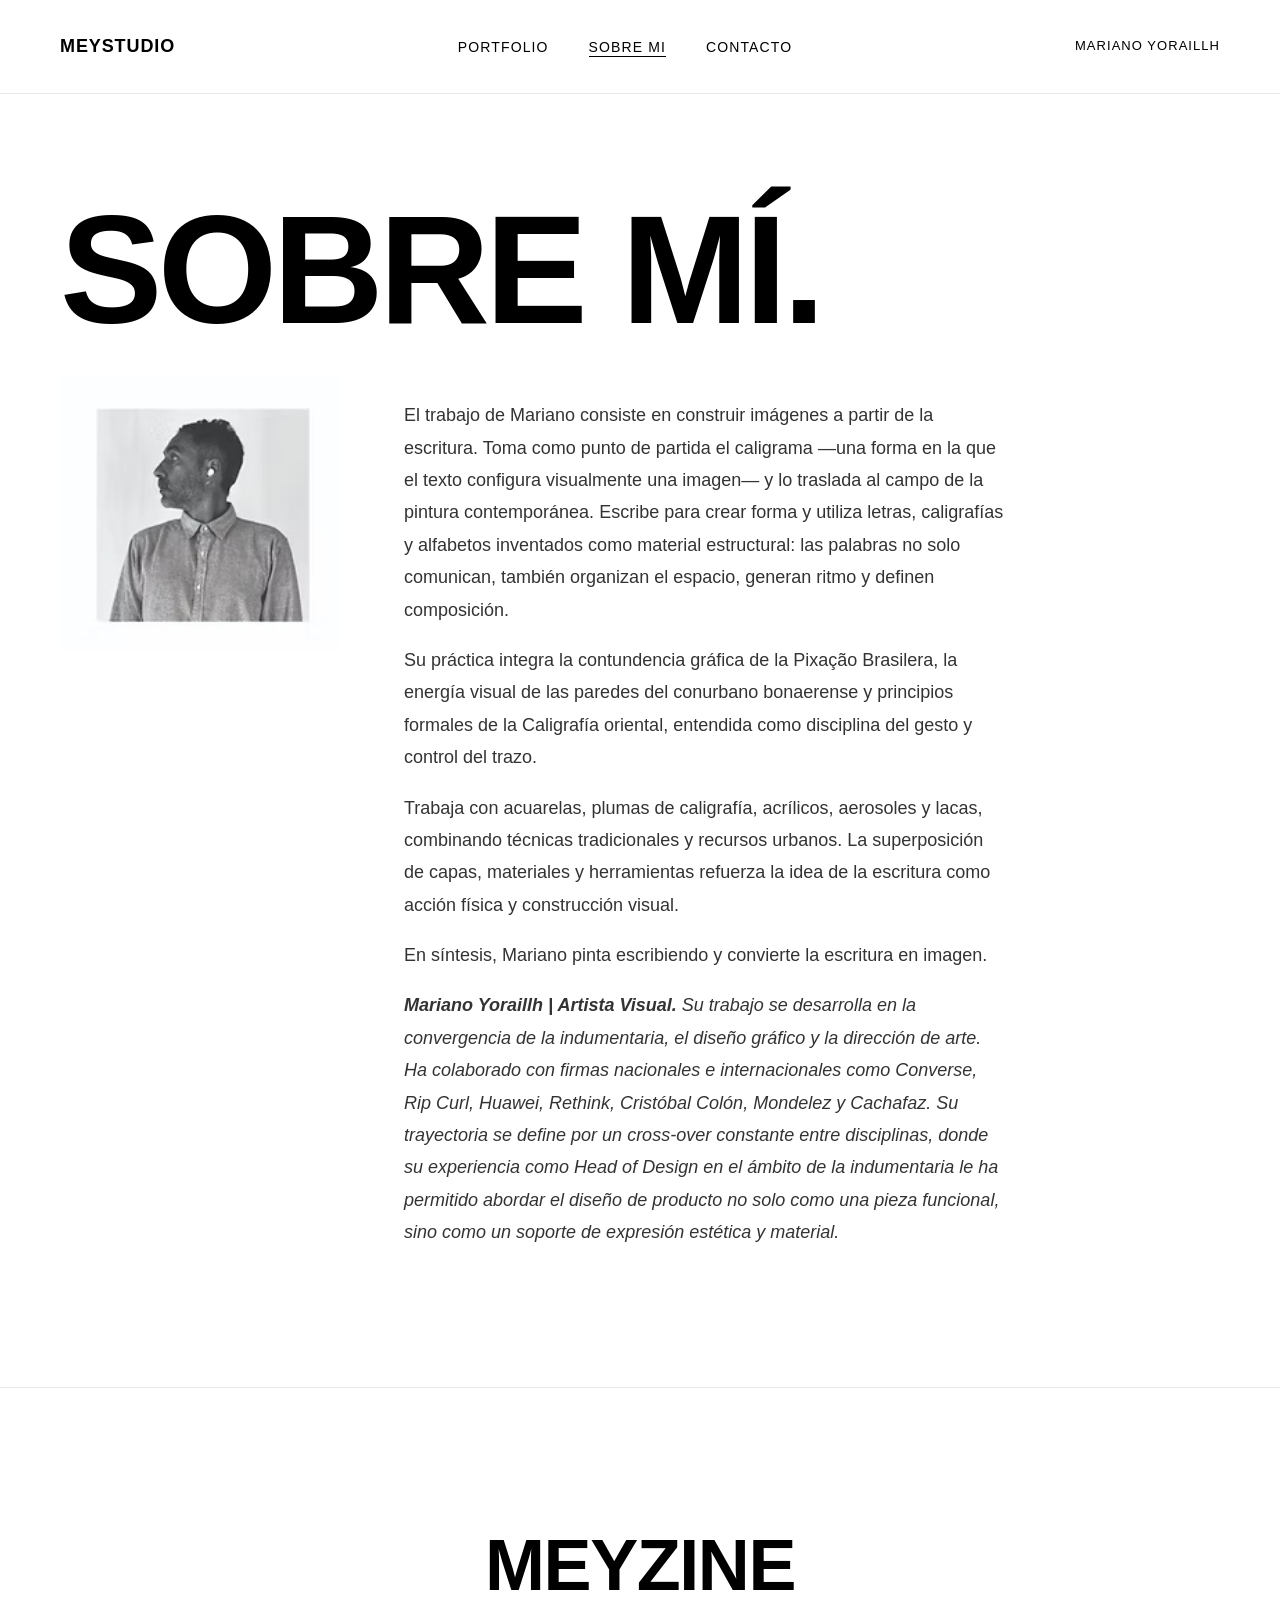
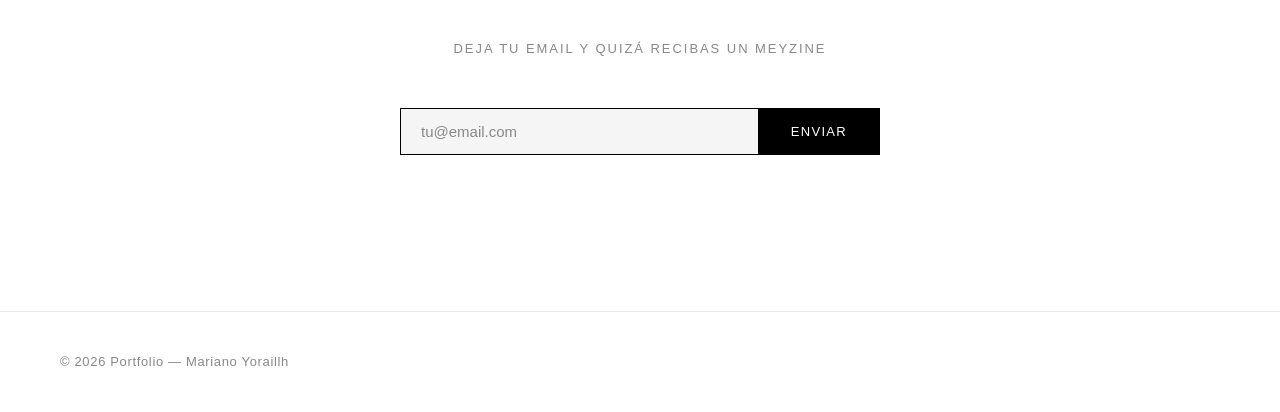
==== commit 72d44b19: "Actualización desde Claude Code" ====
--- a/about.html
+++ b/about.html
@@ -49,8 +49,22 @@
     </div>
   </section>
 
+  <!-- SUSCRIPCIÓN MEYZINE -->
+  <section class="form-section">
+    <h2 class="meyzine-title">MEYZINE</h2>
+    <p class="meyzine-subtitle">DEJA TU EMAIL Y QUIZÁ RECIBAS UN MEYZINE</p>
+    <form id="contact-form" class="contact-form" novalidate>
+      <div class="newsletter-row">
+        <input type="email" id="email" name="email" class="newsletter-input" placeholder="tu@email.com" required />
+        <button type="submit" class="form-button">Enviar</button>
+      </div>
+      <p id="form-status" class="form-status" aria-live="polite"></p>
+    </form>
+  </section>
+
   <div id="footer-container"></div>
 
   <script src="scripts/components.js"></script>
+  <script src="scripts/contact-form.js"></script>
 </body>
 </html>
--- a/style.css
+++ b/style.css
@@ -8,8 +8,18 @@
   --color-text: #000000;
   --color-text-muted: #888888;
   --color-border: #e8e8e8;
+  --color-input-bg: #f5f5f5;
   --font-main: 'Helvetica Neue', Helvetica, Arial, sans-serif;
   --space-section: 120px;
+}
+
+/* Nombre del artista en el lado derecho del nav */
+.nav-artist {
+  font-size: 13px;
+  letter-spacing: 0.08em;
+  color: var(--color-text);
+  text-transform: uppercase;
+  white-space: nowrap;
 }
 
 /* ============================
@@ -43,13 +53,39 @@
   justify-content: space-between;
   align-items: center;
   padding: 32px 60px;
-  position: fixed;       /* queda fija arriba al hacer scroll */
+  position: fixed;
   top: 0;
   left: 0;
   right: 0;
   background-color: var(--color-bg);
   z-index: 100;
   border-bottom: 1px solid var(--color-border);
+
+  /* El navbar aparece desde arriba con un fade al cargar la página */
+  animation: navReveal 0.8s ease forwards;
+  transition: padding 0.4s ease, border-color 0.4s ease, background-color 0.4s ease;
+}
+
+/* Al cargar: el nav baja suavemente desde arriba */
+@keyframes navReveal {
+  from {
+    opacity: 0;
+    transform: translateY(-100%);
+  }
+  to {
+    opacity: 1;
+    transform: translateY(0);
+  }
+}
+
+/* Al hacer scroll: el fondo se vuelve ligeramente translúcido con blur */
+.nav--scrolled {
+  background-color: rgba(255, 255, 255, 0.85);
+  backdrop-filter: blur(12px);
+  -webkit-backdrop-filter: blur(12px);
+  border-color: transparent;
+  padding-top: 20px;
+  padding-bottom: 20px;
 }
 
 .nav-logo {
@@ -128,7 +164,7 @@
 }
 
 .hero-title {
-  font-size: clamp(72px, 12vw, 160px); /* tamaño flexible según pantalla */
+  font-size: clamp(100px, 18vw, 220px); /* tamaño flexible según pantalla */
   font-weight: 700;
   line-height: 0.9;
   letter-spacing: -0.03em;
@@ -249,7 +285,7 @@
 .artwork-info {
   display: flex;
   flex-direction: column;
-  gap: 16px;
+  gap: 6px;
 }
 
 .artwork-number {
@@ -413,8 +449,7 @@
 
 /* Columna izquierda: foto */
 .about-image-col {
-  position: sticky;
-  top: 120px; /* se queda fija mientras scrolleás el texto */
+  margin-top: -24px; /* sube la imagen levemente */
 }
 
 .about-photo {
@@ -443,11 +478,12 @@
   }
 
   .about-image-col {
-    position: static; /* desactiva el sticky en mobile */
+    position: static;
   }
 
   .about-photo {
-    max-width: 260px; /* no ocupa todo el ancho en mobile */
+    max-width: 260px;
+    margin-left: 0; /* alineada a la izquierda en mobile */
   }
 }
 
@@ -545,8 +581,8 @@
 /* Input de email: caja clara con borde visible */
 .newsletter-input {
   flex: 1; /* ocupa todo el espacio disponible */
-  background: #f5f5f5;
-  border: 1px solid var(--color-border);
+  background: var(--color-input-bg);
+  border: 1px solid var(--color-text);
   border-right: none; /* el botón toca el input sin doble borde */
   padding: 14px 20px;
   font-family: var(--font-main);
@@ -648,36 +684,82 @@
    Se aplica cuando la pantalla es menor a 768px.
    ============================ */
 @media (max-width: 768px) {
+
+  /* --- NAVBAR ---
+     Oculta logo y nombre del artista. Centra los links. */
   .nav {
-    padding: 24px 24px;
+    padding: 20px 24px;
+    justify-content: center;
+  }
+
+  .nav-logo {
+    display: none;
   }
 
   .nav-links {
     gap: 24px;
   }
 
+  .nav-artist {
+    display: none;
+  }
+
+  /* --- HERO --- */
   .hero {
     padding-left: 24px;
     padding-right: 24px;
-    padding-top: 140px;
-  }
-
+    padding-top: 120px;
+    min-height: auto;
+  }
+
+  /* --- TÍTULO PRINCIPAL DE PÁGINAS INTERNAS ---
+     Permite que corte en línea si no entra, y lo achica. */
+  .page-title {
+    font-size: clamp(48px, 14vw, 100px);
+    white-space: normal;
+    margin-bottom: 40px;
+  }
+
+  /* --- PÁGINAS INTERNAS: menos padding superior en mobile --- */
+  .page-content {
+    padding-top: 100px;
+  }
+
+  /* --- SECCIONES: márgenes laterales reducidos --- */
   .gallery-section,
   .about-section,
-  .contact-section {
+  .contact-section,
+  .form-section {
     padding-left: 24px;
     padding-right: 24px;
   }
 
+  /* --- OBRAS: imagen arriba, texto abajo --- */
+  .artwork-item {
+    grid-template-columns: 1fr;
+    min-height: auto;
+    padding: 48px 0;
+    gap: 24px;
+  }
+
+  .artwork-visual {
+    order: -1;
+  }
+
+  .artwork-img {
+    width: 100%;
+    max-width: 100%;
+    max-height: none;
+    height: auto;
+    object-fit: contain;
+  }
+
+  /* --- CONTACTO --- */
   .contact-grid {
-    gap: 40px;
-  }
-
-  .gallery-grid {
-    grid-template-columns: repeat(auto-fill, minmax(240px, 1fr));
     gap: 32px;
   }
 
+  /* --- FOOTER --- */
   .footer {
     padding: 32px 24px;
   }
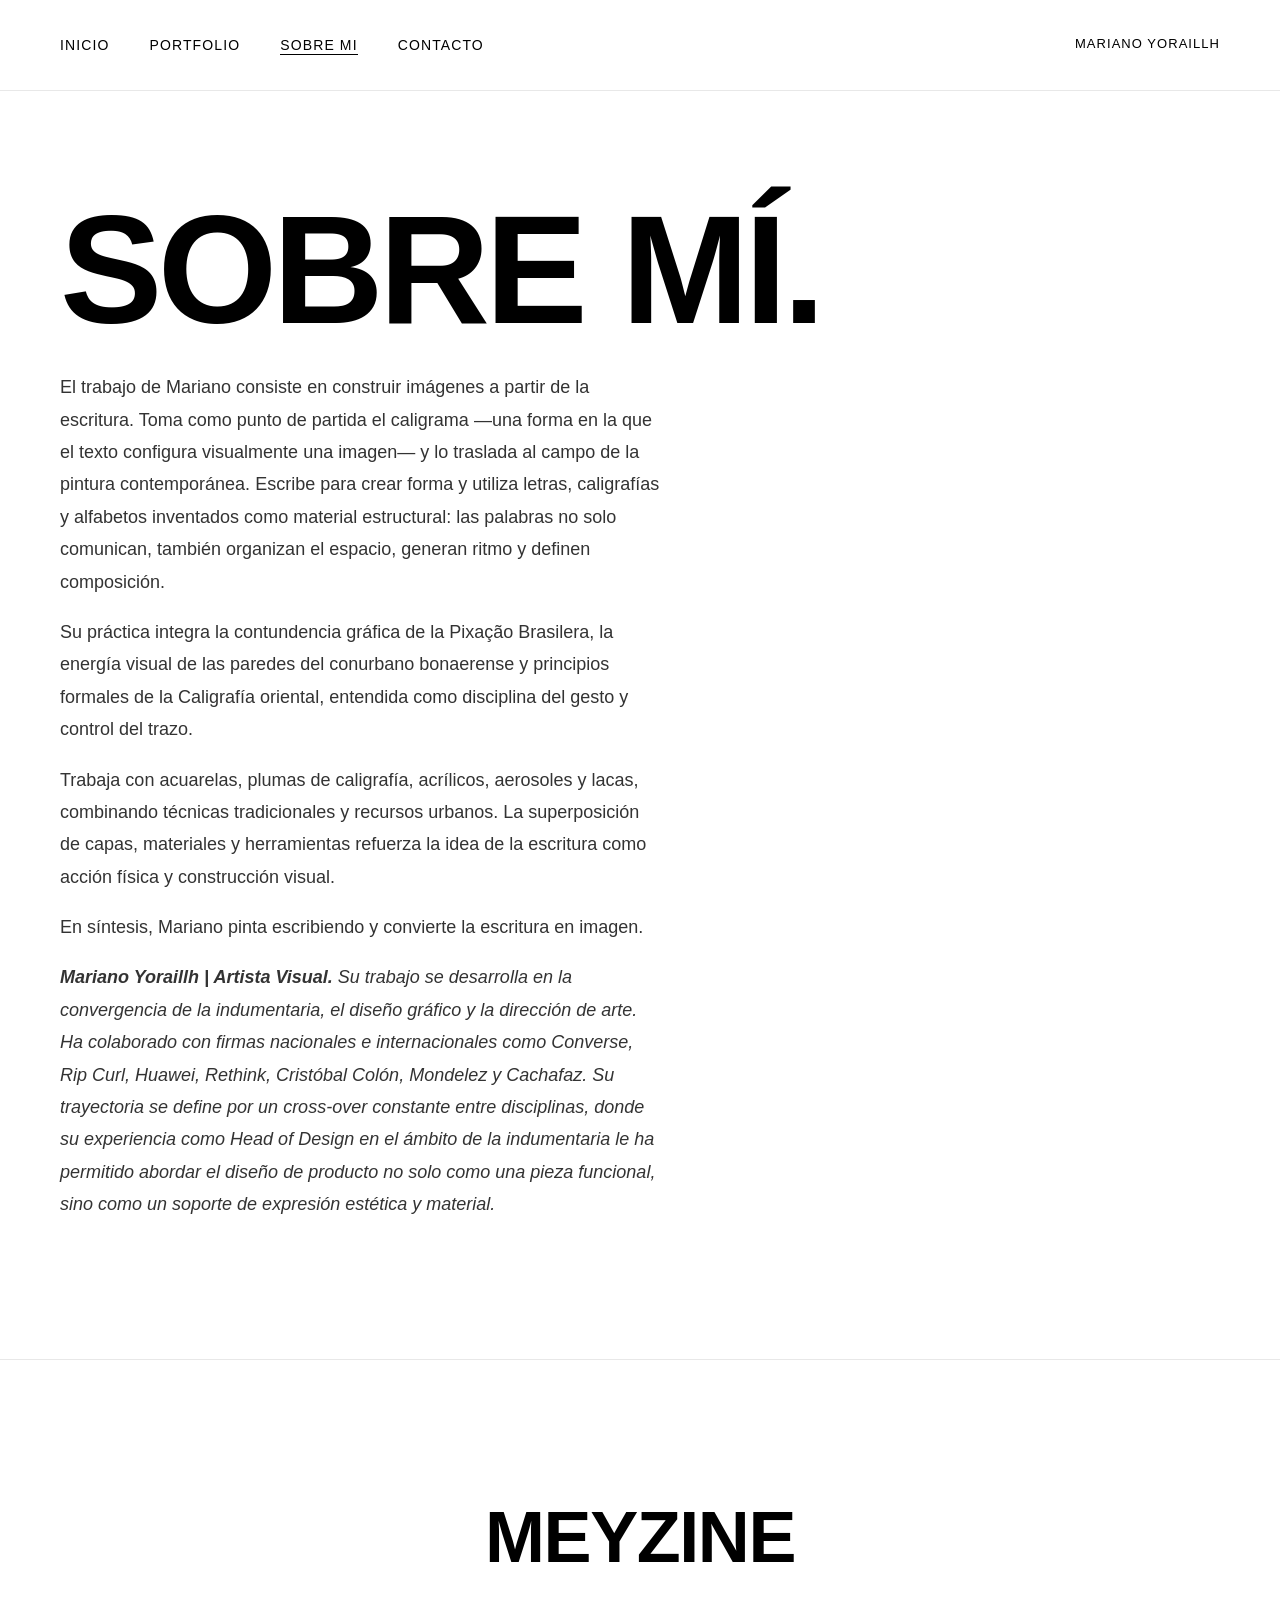
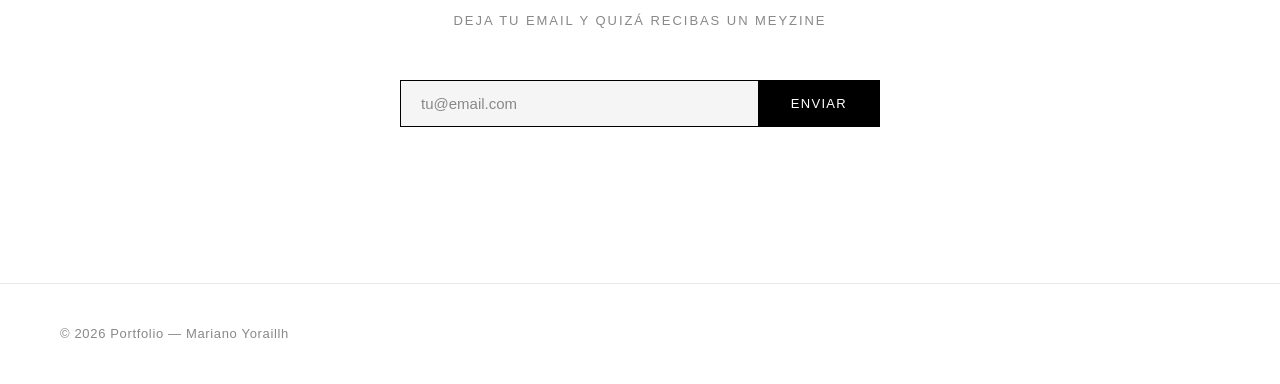
==== commit f29ca3bd: "Actualización desde Claude Code" ====
--- a/about.html
+++ b/about.html
@@ -15,37 +15,22 @@
 
     <h2 class="page-title">Sobre mí.</h2>
 
-    <!-- Dos columnas: imagen a la izquierda, texto a la derecha -->
-    <div class="about-layout">
-
-      <!-- COLUMNA IZQUIERDA: foto -->
-      <div class="about-image-col">
-        <img
-          src="Assets/images/Foto Yoraillh.jpg"
-          alt="Mariano Yoraillh"
-          class="about-photo"
-        />
-      </div>
-
-      <!-- COLUMNA DERECHA: texto -->
-      <div class="about-content">
-        <p class="about-text">
-          El trabajo de Mariano consiste en construir imágenes a partir de la escritura. Toma como punto de partida el caligrama —una forma en la que el texto configura visualmente una imagen— y lo traslada al campo de la pintura contemporánea. Escribe para crear forma y utiliza letras, caligrafías y alfabetos inventados como material estructural: las palabras no solo comunican, también organizan el espacio, generan ritmo y definen composición.
-        </p>
-        <p class="about-text">
-          Su práctica integra la contundencia gráfica de la Pixação Brasilera, la energía visual de las paredes del conurbano bonaerense y principios formales de la Caligrafía oriental, entendida como disciplina del gesto y control del trazo.
-        </p>
-        <p class="about-text">
-          Trabaja con acuarelas, plumas de caligrafía, acrílicos, aerosoles y lacas, combinando técnicas tradicionales y recursos urbanos. La superposición de capas, materiales y herramientas refuerza la idea de la escritura como acción física y construcción visual.
-        </p>
-        <p class="about-text">
-          En síntesis, Mariano pinta escribiendo y convierte la escritura en imagen.
-        </p>
-        <p class="about-text" style="font-style: italic;">
-          <strong>Mariano Yoraillh | Artista Visual.</strong> Su trabajo se desarrolla en la convergencia de la indumentaria, el diseño gráfico y la dirección de arte. Ha colaborado con firmas nacionales e internacionales como Converse, Rip Curl, Huawei, Rethink, Cristóbal Colón, Mondelez y Cachafaz. Su trayectoria se define por un cross-over constante entre disciplinas, donde su experiencia como Head of Design en el ámbito de la indumentaria le ha permitido abordar el diseño de producto no solo como una pieza funcional, sino como un soporte de expresión estética y material.
-        </p>
-      </div>
-
+    <div class="about-content">
+      <p class="about-text">
+        El trabajo de Mariano consiste en construir imágenes a partir de la escritura. Toma como punto de partida el caligrama —una forma en la que el texto configura visualmente una imagen— y lo traslada al campo de la pintura contemporánea. Escribe para crear forma y utiliza letras, caligrafías y alfabetos inventados como material estructural: las palabras no solo comunican, también organizan el espacio, generan ritmo y definen composición.
+      </p>
+      <p class="about-text">
+        Su práctica integra la contundencia gráfica de la Pixação Brasilera, la energía visual de las paredes del conurbano bonaerense y principios formales de la Caligrafía oriental, entendida como disciplina del gesto y control del trazo.
+      </p>
+      <p class="about-text">
+        Trabaja con acuarelas, plumas de caligrafía, acrílicos, aerosoles y lacas, combinando técnicas tradicionales y recursos urbanos. La superposición de capas, materiales y herramientas refuerza la idea de la escritura como acción física y construcción visual.
+      </p>
+      <p class="about-text">
+        En síntesis, Mariano pinta escribiendo y convierte la escritura en imagen.
+      </p>
+      <p class="about-text" style="font-style: italic;">
+        <strong>Mariano Yoraillh | Artista Visual.</strong> Su trabajo se desarrolla en la convergencia de la indumentaria, el diseño gráfico y la dirección de arte. Ha colaborado con firmas nacionales e internacionales como Converse, Rip Curl, Huawei, Rethink, Cristóbal Colón, Mondelez y Cachafaz. Su trayectoria se define por un cross-over constante entre disciplinas, donde su experiencia como Head of Design en el ámbito de la indumentaria le ha permitido abordar el diseño de producto no solo como una pieza funcional, sino como un soporte de expresión estética y material.
+      </p>
     </div>
   </section>
 
--- a/style.css
+++ b/style.css
@@ -20,6 +20,7 @@
   color: var(--color-text);
   text-transform: uppercase;
   white-space: nowrap;
+  margin-left: auto; /* empuja el nombre a la derecha */
 }
 
 /* ============================
@@ -50,8 +51,9 @@
    ============================ */
 .nav {
   display: flex;
-  justify-content: space-between;
+  justify-content: flex-start;
   align-items: center;
+  gap: 40px;
   padding: 32px 60px;
   position: fixed;
   top: 0;
@@ -89,9 +91,9 @@
 }
 
 .nav-logo {
-  font-size: 18px;
-  font-weight: 700;
-  letter-spacing: 0.05em;
+  font-size: 14px;
+  font-weight: 400;
+  letter-spacing: 0.08em;
   text-transform: uppercase;
   text-decoration: none;
   color: var(--color-text);
@@ -164,11 +166,26 @@
 }
 
 .hero-title {
-  font-size: clamp(100px, 18vw, 220px); /* tamaño flexible según pantalla */
+  font-size: clamp(120px, 22vw, 300px); /* tamaño flexible según pantalla */
   font-weight: 700;
   line-height: 0.9;
   letter-spacing: -0.03em;
   margin-bottom: 32px;
+}
+
+/* Cada letra del título animada individualmente */
+.hero-title .letter {
+  display: inline-block;
+  opacity: 0;
+  transform: translateY(30px);
+  animation: letterReveal 0.4s ease forwards;
+}
+
+@keyframes letterReveal {
+  to {
+    opacity: 1;
+    transform: translateY(0);
+  }
 }
 
 .hero-artist {
@@ -186,36 +203,78 @@
 }
 
 /* ============================
-   VIDEO HERO
-   Video vertical centrado debajo del título.
-   ============================ */
-.hero-video-wrapper {
-  /* Centra el video horizontalmente dentro del hero */
-  display: flex;
+   HERO — DOS COLUMNAS
+   Video a la izquierda, texto a la derecha.
+   ============================ */
+.hero-columns {
+  display: flex;
+  align-items: center;
   justify-content: center;
+  gap: 80px;
   margin-top: 60px;
 }
 
+/* Columna izquierda: video */
+.hero-col-video {
+  flex-shrink: 0;
+}
+
 .hero-video {
-  width: 320px;           /* ancho fijo: portrait elegante */
-  aspect-ratio: 9 / 16;  /* proporción vertical estándar  */
+  width: 280px;
+  aspect-ratio: 9 / 16;
   object-fit: cover;
-  border-radius: 4px;     /* bordes sutilmente redondeados */
+  border-radius: 4px;
   display: block;
-
-  /* Transición para el efecto hover */
   transition: transform 0.4s ease, filter 0.4s ease;
 }
 
-/* Efecto al pasar el mouse: leve zoom + ligero aumento de brillo */
 .hero-video:hover {
   transform: scale(1.03);
   filter: brightness(1.08);
 }
 
+/* Columna derecha: texto */
+.hero-col-text {
+  display: flex;
+  flex-direction: column;
+  gap: 12px;
+}
+
+/* Cada línea de texto: grande y animada */
+.hero-info {
+  font-size: clamp(22px, 3vw, 42px);
+  font-weight: 300;
+  letter-spacing: 0.12em;
+  line-height: 1.2;
+  text-transform: uppercase;
+  opacity: 0;
+  animation: heroFadeIn 0.8s ease forwards;
+}
+
+/* Delays escalonados para que aparezcan una tras otra */
+.hero-info--1 { animation-delay: 0.5s; }
+.hero-info--2 { animation-delay: 0.75s; }
+.hero-info--3 { animation-delay: 1s; }
+
+@keyframes heroFadeIn {
+  from {
+    opacity: 0;
+  }
+  to {
+    opacity: 1;
+  }
+}
+
+/* Mobile: columnas se apilan */
 @media (max-width: 768px) {
+  .hero-columns {
+    flex-direction: column;
+    gap: 40px;
+    align-items: flex-start;
+  }
+
   .hero-video {
-    width: 80vw; /* en mobile ocupa el 80% del ancho de pantalla */
+    width: 75vw;
   }
 }
 
@@ -230,7 +289,7 @@
   line-height: 0.9;
   letter-spacing: -0.03em;
   text-transform: uppercase;
-  margin-bottom: 60px;
+  margin-bottom: 32px;
   white-space: nowrap;
 }
 
@@ -482,8 +541,8 @@
   }
 
   .about-photo {
-    max-width: 260px;
-    margin-left: 0; /* alineada a la izquierda en mobile */
+    max-width: 160px;
+    margin-left: 0;
   }
 }
 
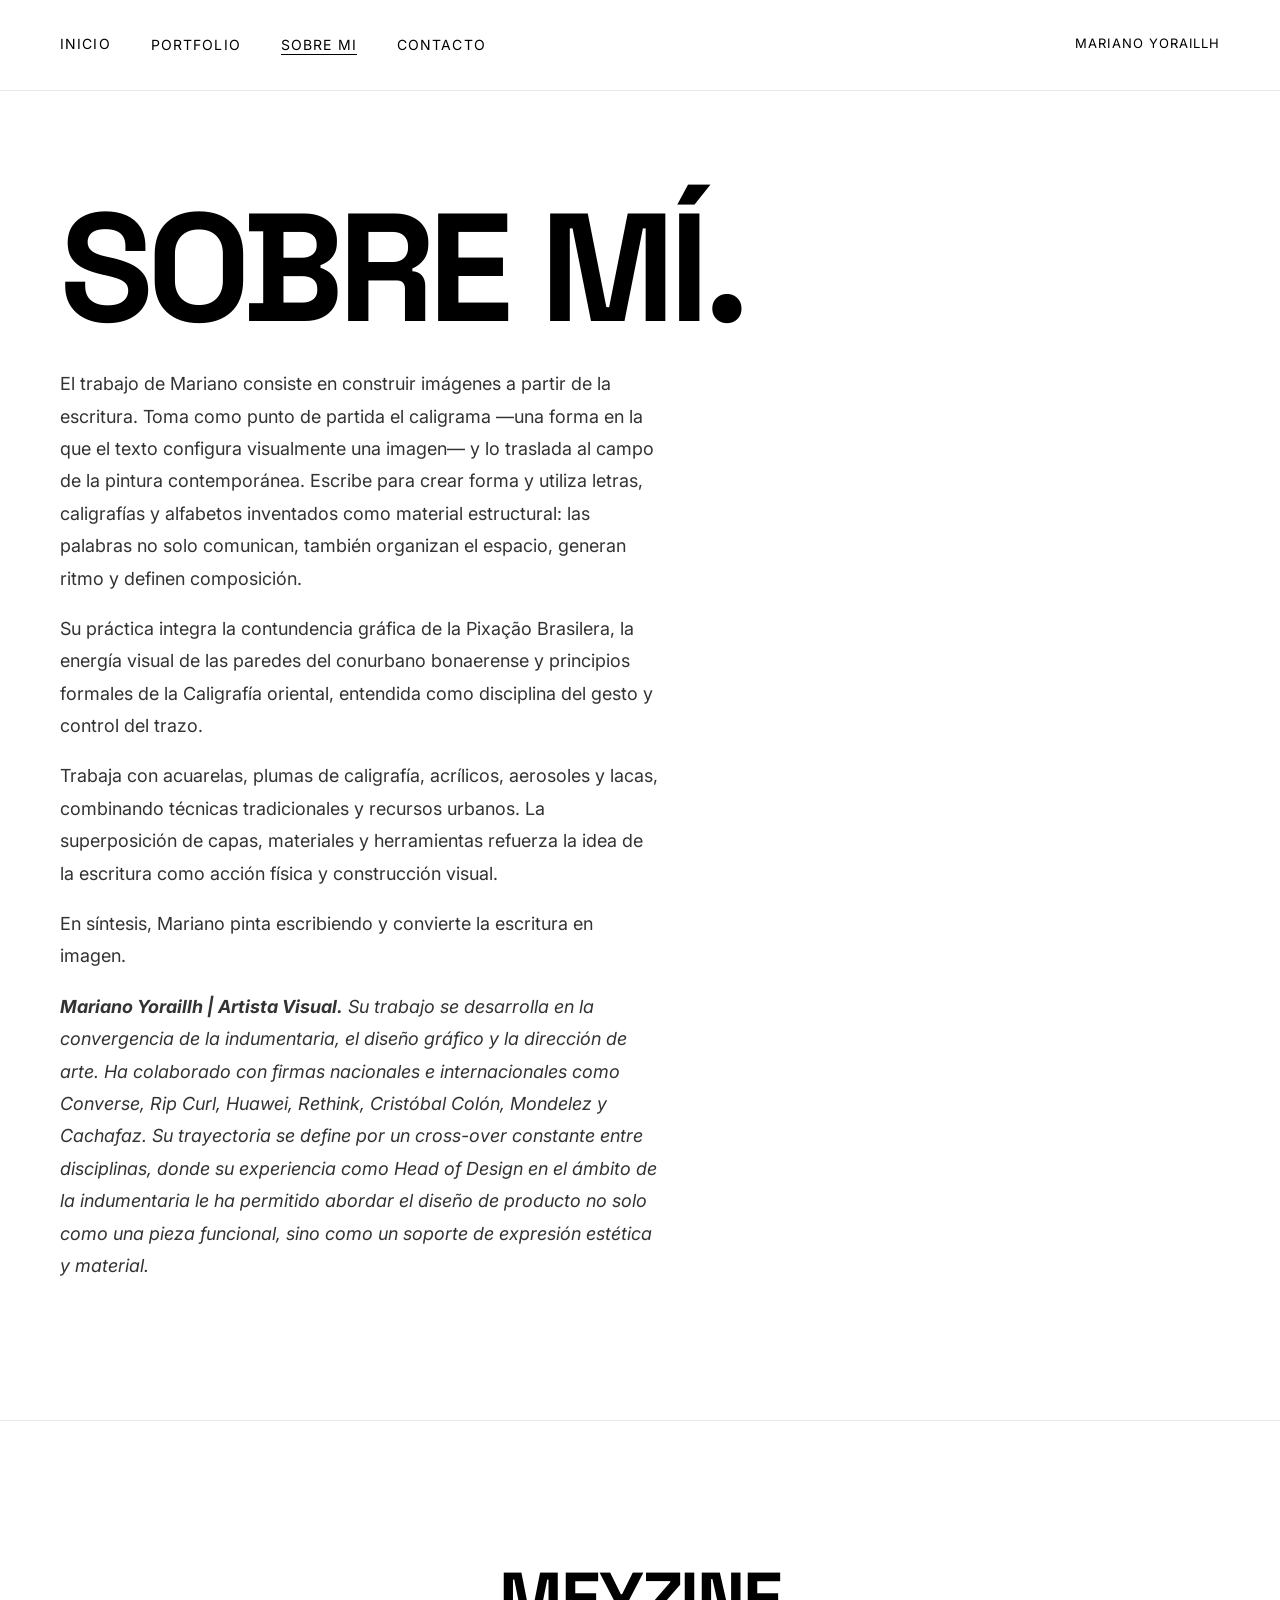
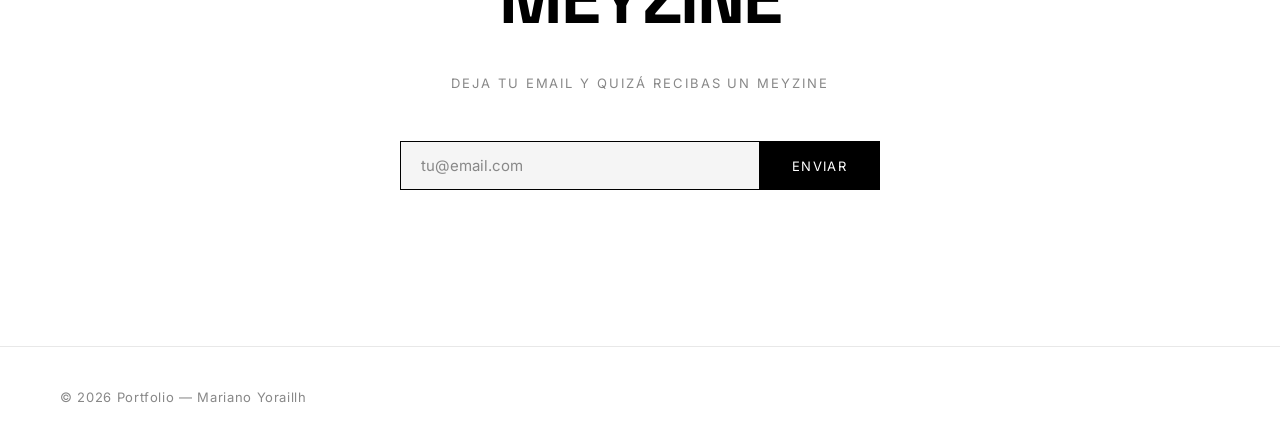
==== commit 03fdf945: "Actualización desde Claude Code" ====
--- a/about.html
+++ b/about.html
@@ -4,6 +4,9 @@
   <meta charset="UTF-8" />
   <meta name="viewport" content="width=device-width, initial-scale=1.0" />
   <title>Sobre mí — Meystudio</title>
+  <link rel="preconnect" href="https://fonts.googleapis.com">
+  <link rel="preconnect" href="https://fonts.gstatic.com" crossorigin>
+  <link href="https://fonts.googleapis.com/css2?family=Inter:wght@300;400;500&family=Space+Grotesk:wght@400;500;700&display=swap" rel="stylesheet">
   <link rel="stylesheet" href="style.css" />
 </head>
 <body>
--- a/style.css
+++ b/style.css
@@ -9,7 +9,8 @@
   --color-text-muted: #888888;
   --color-border: #e8e8e8;
   --color-input-bg: #f5f5f5;
-  --font-main: 'Helvetica Neue', Helvetica, Arial, sans-serif;
+  --font-main: 'Inter', sans-serif;         /* cuerpo y nav */
+  --font-title: 'Space Grotesk', sans-serif; /* títulos grandes */
   --space-section: 120px;
 }
 
@@ -20,7 +21,24 @@
   color: var(--color-text);
   text-transform: uppercase;
   white-space: nowrap;
-  margin-left: auto; /* empuja el nombre a la derecha */
+  margin-left: auto;
+  position: relative;
+  padding-bottom: 2px;
+}
+
+.nav-artist::after {
+  content: '';
+  position: absolute;
+  bottom: 0;
+  left: 0;
+  width: 0;
+  height: 1px;
+  background-color: var(--color-text);
+  transition: width 0.3s ease;
+}
+
+.nav-artist:hover::after {
+  width: 100%;
 }
 
 /* ============================
@@ -97,10 +115,23 @@
   text-transform: uppercase;
   text-decoration: none;
   color: var(--color-text);
-}
-
-.nav-logo:hover {
-  opacity: 0.4;
+  position: relative;
+  padding-bottom: 2px;
+}
+
+.nav-logo::after {
+  content: '';
+  position: absolute;
+  bottom: 0;
+  left: 0;
+  width: 0;
+  height: 1px;
+  background-color: var(--color-text);
+  transition: width 0.3s ease;
+}
+
+.nav-logo:hover::after {
+  width: 100%;
 }
 
 .nav-links {
@@ -166,10 +197,11 @@
 }
 
 .hero-title {
+  font-family: var(--font-title);
   font-size: clamp(120px, 22vw, 300px); /* tamaño flexible según pantalla */
   font-weight: 700;
-  line-height: 0.9;
-  letter-spacing: -0.03em;
+  line-height: 0.88;
+  letter-spacing: -0.04em;
   margin-bottom: 32px;
 }
 
@@ -284,10 +316,11 @@
    Se usa en los h2 de Portfolio, Sobre mí y Contacto.
    ============================ */
 .page-title {
+  font-family: var(--font-title);
   font-size: clamp(72px, 12vw, 160px);
   font-weight: 700;
-  line-height: 0.9;
-  letter-spacing: -0.03em;
+  line-height: 0.88;
+  letter-spacing: -0.04em;
   text-transform: uppercase;
   margin-bottom: 32px;
   white-space: nowrap;
@@ -354,9 +387,10 @@
 }
 
 .artwork-name {
+  font-family: var(--font-title);
   font-size: clamp(24px, 3vw, 40px);
   font-weight: 700;
-  letter-spacing: -0.02em;
+  letter-spacing: -0.03em;
   line-height: 1.1;
   text-transform: uppercase;
 }
@@ -606,9 +640,10 @@
 
 /* Título MEYZINE: más pequeño que .page-title pero grande e impactante */
 .meyzine-title {
+  font-family: var(--font-title);
   font-size: clamp(36px, 6vw, 72px);
   font-weight: 700;
-  letter-spacing: -0.02em;
+  letter-spacing: -0.03em;
   text-transform: uppercase;
   margin-bottom: 16px;
 }
